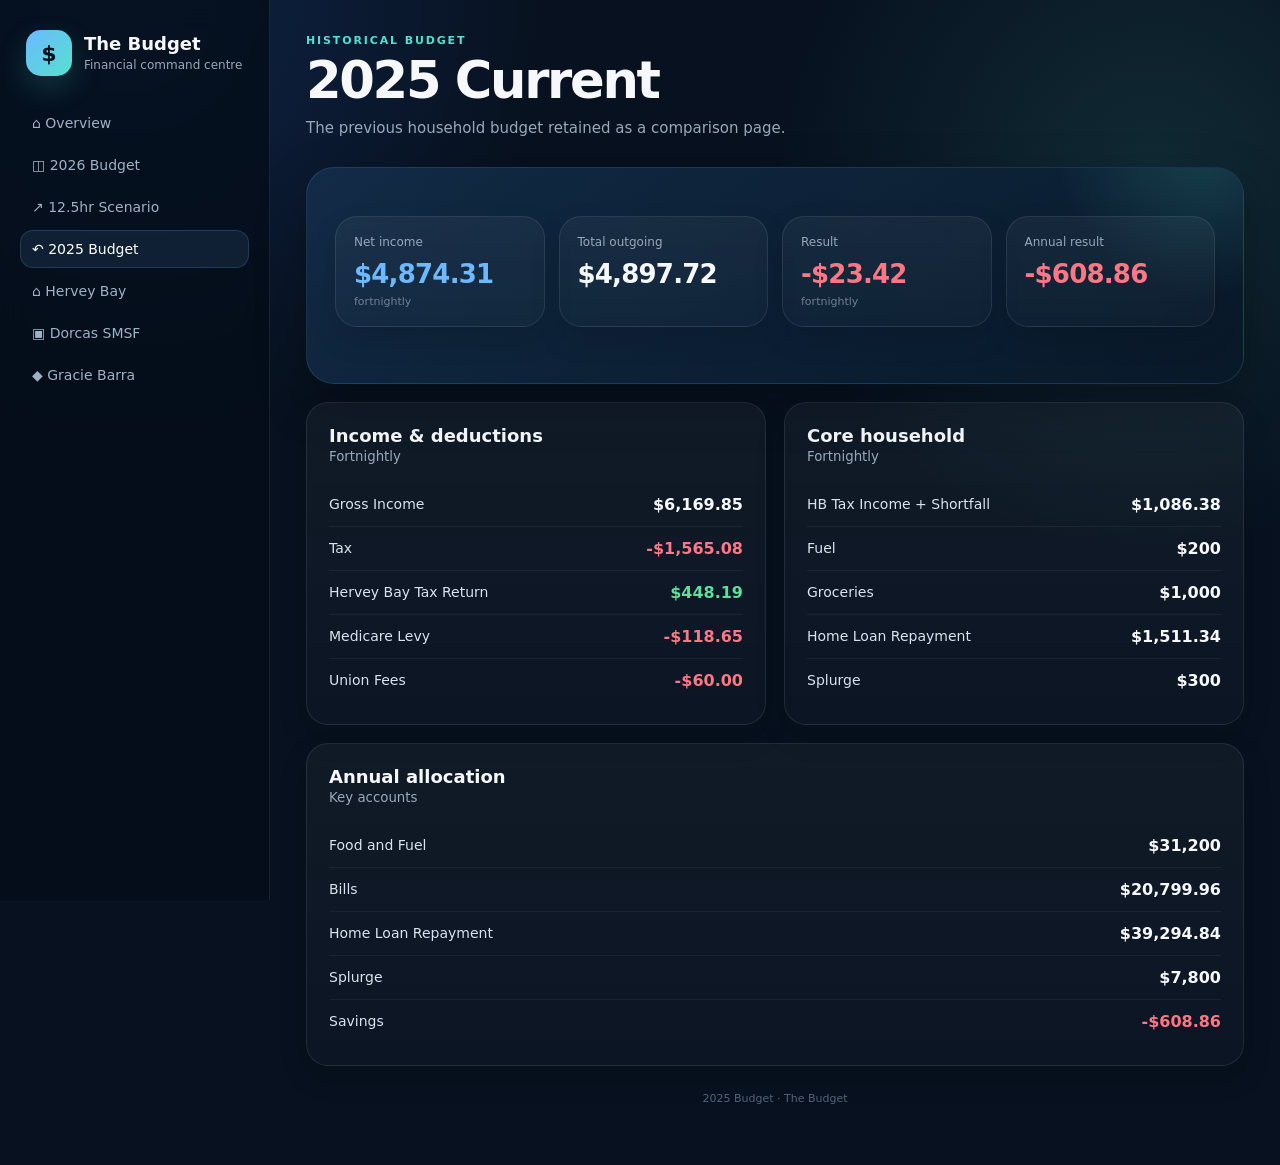
==== budget-2025.html @ 28801d7e "Add 2025 budget page" ====
<!doctype html><html><head><meta charset="utf-8"><meta name="viewport" content="width=device-width,initial-scale=1"><title>2025 Budget · The Budget</title><link rel="stylesheet" href="styles.css"></head><body><div class="shell"><aside class="sidebar"><div class="brand"><div class="brandmark">$</div><div><strong>The Budget</strong><span>Financial command centre</span></div></div><div class="nav"><a href="index.html">⌂ Overview</a><a href="budget-2026.html">◫ 2026 Budget</a><a href="budget-2026-12-5hr.html">↗ 12.5hr Scenario</a><a class="active" href="budget-2025.html">↶ 2025 Budget</a><a href="hervey-bay.html">⌂ Hervey Bay</a><a href="dorcas.html">▣ Dorcas SMSF</a><a href="gracie-barra.html">◆ Gracie Barra</a></div></aside><main class="main"><nav class="mobile-nav"><a href="index.html">Overview</a><a href="budget-2026.html">2026</a><a href="budget-2026-12-5hr.html">12.5hr</a><a class="active" href="budget-2025.html">2025</a><a href="hervey-bay.html">Hervey Bay</a><a href="dorcas.html">Dorcas</a></nav><div class="topbar"><div><div class="eyebrow">Historical budget</div><h1>2025 Current</h1><div class="subtitle">The previous household budget retained as a comparison page.</div></div></div><section class="hero"><div class="kpis"><div class="kpi"><div class="label">Net income</div><div class="value accent">$4,874.31</div><div class="hint">fortnightly</div></div><div class="kpi"><div class="label">Total outgoing</div><div class="value">$4,897.72</div></div><div class="kpi"><div class="label">Result</div><div class="value negative">-$23.42</div><div class="hint">fortnightly</div></div><div class="kpi"><div class="label">Annual result</div><div class="value negative">-$608.86</div></div></div></section><div class="grid equal" style="margin-top:18px"><section class="card"><div class="card-head"><div><h2>Income & deductions</h2><small>Fortnightly</small></div></div><div class="rows"><div class="row"><div class="name">Gross Income</div><div class="amount">$6,169.85</div></div><div class="row"><div class="name">Tax</div><div class="amount negative">-$1,565.08</div></div><div class="row"><div class="name">Hervey Bay Tax Return</div><div class="amount positive">$448.19</div></div><div class="row"><div class="name">Medicare Levy</div><div class="amount negative">-$118.65</div></div><div class="row"><div class="name">Union Fees</div><div class="amount negative">-$60.00</div></div></div></section><section class="card"><div class="card-head"><div><h2>Core household</h2><small>Fortnightly</small></div></div><div class="rows"><div class="row"><div class="name">HB Tax Income + Shortfall</div><div class="amount">$1,086.38</div></div><div class="row"><div class="name">Fuel</div><div class="amount">$200</div></div><div class="row"><div class="name">Groceries</div><div class="amount">$1,000</div></div><div class="row"><div class="name">Home Loan Repayment</div><div class="amount">$1,511.34</div></div><div class="row"><div class="name">Splurge</div><div class="amount">$300</div></div></div></section></div><section class="card" style="margin-top:18px"><div class="card-head"><div><h2>Annual allocation</h2><small>Key accounts</small></div></div><div class="rows"><div class="row"><div class="name">Food and Fuel</div><div class="amount">$31,200</div></div><div class="row"><div class="name">Bills</div><div class="amount">$20,799.96</div></div><div class="row"><div class="name">Home Loan Repayment</div><div class="amount">$39,294.84</div></div><div class="row"><div class="name">Splurge</div><div class="amount">$7,800</div></div><div class="row"><div class="name">Savings</div><div class="amount negative">-$608.86</div></div></div></section><div class="footer">2025 Budget · The Budget</div></main></div></body></html>
---- styles.css ----
:root{
  --bg:#07111f; --panel:#0d1b2b; --panel2:#102338; --line:rgba(255,255,255,.09);
  --text:#f6f8fb; --muted:#98a8ba; --blue:#6cb9ff; --cyan:#54e1cf;
  --green:#5ce19a; --red:#ff7785; --amber:#ffc764; --purple:#b99cff;
  --shadow:0 18px 50px rgba(0,0,0,.28); --radius:22px;
}
*{box-sizing:border-box}
body{margin:0;font-family:Inter,ui-sans-serif,system-ui,-apple-system,BlinkMacSystemFont,"Segoe UI",sans-serif;background:
radial-gradient(circle at 10% 0%,rgba(55,124,255,.18),transparent 26%),
radial-gradient(circle at 90% 15%,rgba(84,225,207,.12),transparent 25%),var(--bg);color:var(--text);min-height:100vh}
a{color:inherit;text-decoration:none}
.shell{display:grid;grid-template-columns:270px 1fr;min-height:100vh}
.sidebar{position:sticky;top:0;height:100vh;padding:26px 20px;border-right:1px solid var(--line);background:rgba(5,14,25,.78);backdrop-filter:blur(16px)}
.brand{display:flex;align-items:center;gap:12px;margin:4px 6px 28px}
.brandmark{width:46px;height:46px;border-radius:15px;background:linear-gradient(135deg,var(--blue),var(--cyan));display:grid;place-items:center;color:#03111d;font-size:22px;font-weight:900;box-shadow:0 12px 30px rgba(84,225,207,.18)}
.brand strong{display:block;font-size:18px}.brand span{color:var(--muted);font-size:12px}
.nav-group{margin-top:24px}.nav-label{font-size:11px;text-transform:uppercase;letter-spacing:.15em;color:#66798f;margin:0 12px 9px}
.nav a{display:flex;gap:11px;align-items:center;color:#9fb1c6;padding:11px 12px;border-radius:13px;margin:4px 0;font-size:14px}
.nav a:hover,.nav a.active{background:rgba(108,185,255,.10);color:#fff}.nav a.active{box-shadow:inset 0 0 0 1px rgba(108,185,255,.18)}
.main{padding:34px 36px 60px;max-width:1480px;width:100%}
.topbar{display:flex;justify-content:space-between;align-items:center;gap:20px;margin-bottom:26px}
.eyebrow{color:var(--cyan);text-transform:uppercase;letter-spacing:.17em;font-weight:800;font-size:11px}
h1{font-size:clamp(30px,4vw,52px);line-height:1.02;margin:7px 0 10px;letter-spacing:-.045em}
.subtitle{color:var(--muted);font-size:15px;max-width:720px;line-height:1.65}
.period-switch{display:flex;gap:5px;padding:5px;border:1px solid var(--line);border-radius:15px;background:rgba(255,255,255,.035);flex-wrap:wrap}
.period-switch button,.scenario-switch button{border:0;background:transparent;color:#91a4b8;padding:9px 12px;border-radius:10px;cursor:pointer;font-weight:700}
.period-switch button.active,.scenario-switch button.active{background:linear-gradient(135deg,rgba(108,185,255,.22),rgba(84,225,207,.14));color:#fff}
.hero{border:1px solid rgba(108,185,255,.16);background:linear-gradient(145deg,rgba(20,47,76,.85),rgba(8,24,41,.92));border-radius:28px;padding:28px;box-shadow:var(--shadow);position:relative;overflow:hidden}
.hero:after{content:"";position:absolute;width:320px;height:320px;border-radius:50%;right:-120px;top:-180px;background:radial-gradient(circle,rgba(84,225,207,.16),transparent 65%)}
.kpis{display:grid;grid-template-columns:repeat(4,minmax(0,1fr));gap:14px;margin:20px 0 28px}
.kpi,.card{border:1px solid var(--line);background:linear-gradient(180deg,rgba(255,255,255,.045),rgba(255,255,255,.02));border-radius:var(--radius);box-shadow:0 12px 30px rgba(0,0,0,.12)}
.kpi{padding:18px}.kpi .label{font-size:12px;color:var(--muted);margin-bottom:10px}.kpi .value{font-size:26px;font-weight:850;letter-spacing:-.03em}.kpi .hint{font-size:11px;color:#6f8195;margin-top:6px}
.positive{color:var(--green)!important}.negative{color:var(--red)!important}.accent{color:var(--blue)!important}.amber{color:var(--amber)!important}
.grid{display:grid;grid-template-columns:1.15fr .85fr;gap:18px}.grid.equal{grid-template-columns:repeat(2,minmax(0,1fr))}.card{padding:22px}
.card-head{display:flex;align-items:flex-start;justify-content:space-between;gap:14px;margin-bottom:18px}.card h2{font-size:18px;margin:0}.card small{color:var(--muted)}
.rows{display:flex;flex-direction:column}.row{display:grid;grid-template-columns:1fr auto;align-items:center;gap:20px;padding:12px 0;border-top:1px solid rgba(255,255,255,.055)}.row:first-child{border-top:0}
.row .name{font-size:14px;color:#d9e3ee}.row .meta{color:#71849a;font-size:11px;margin-top:4px}.row .amount{font-weight:780;font-variant-numeric:tabular-nums}
.account-list{display:flex;flex-direction:column;gap:14px}.account-top{display:flex;justify-content:space-between;font-size:13px;margin-bottom:7px}.bar{height:8px;background:rgba(255,255,255,.055);border-radius:999px;overflow:hidden}.bar i{display:block;height:100%;background:linear-gradient(90deg,var(--blue),var(--cyan));border-radius:999px}
.table-wrap{overflow:auto;border-radius:15px;border:1px solid var(--line)}table{width:100%;border-collapse:collapse;min-width:650px}th,td{padding:13px 15px;text-align:right;border-bottom:1px solid rgba(255,255,255,.05);font-size:13px;font-variant-numeric:tabular-nums}th:first-child,td:first-child{text-align:left}th{font-size:11px;color:#8294a7;text-transform:uppercase;letter-spacing:.08em;background:rgba(255,255,255,.025)}td:first-child{color:#dce5ef}
.badge{font-size:11px;border:1px solid var(--line);padding:5px 8px;border-radius:999px;color:#aab8c8}
.insight{padding:15px 16px;border-radius:15px;background:rgba(84,225,207,.07);border:1px solid rgba(84,225,207,.13);font-size:13px;line-height:1.55;color:#b8dcd8}
.scenario-switch{display:flex;gap:5px;padding:5px;border:1px solid var(--line);border-radius:15px;background:rgba(255,255,255,.035)}
.mobile-nav{display:none}
.footer{color:#52657a;font-size:11px;text-align:center;margin-top:26px}
@media(max-width:1050px){.shell{grid-template-columns:1fr}.sidebar{display:none}.main{padding:20px}.mobile-nav{display:flex;overflow:auto;gap:8px;margin:-2px 0 20px;padding-bottom:4px}.mobile-nav a{white-space:nowrap;padding:9px 12px;border:1px solid var(--line);border-radius:12px;color:#9fb1c6;font-size:12px}.mobile-nav a.active{background:rgba(108,185,255,.12);color:#fff}.kpis{grid-template-columns:repeat(2,1fr)}.grid,.grid.equal{grid-template-columns:1fr}}
@media(max-width:620px){.main{padding:16px}.topbar{align-items:flex-start;flex-direction:column}.hero{padding:20px}.kpis{grid-template-columns:1fr 1fr}.kpi{padding:15px}.kpi .value{font-size:21px}.card{padding:17px}.period-switch button{padding:8px 9px;font-size:11px}}
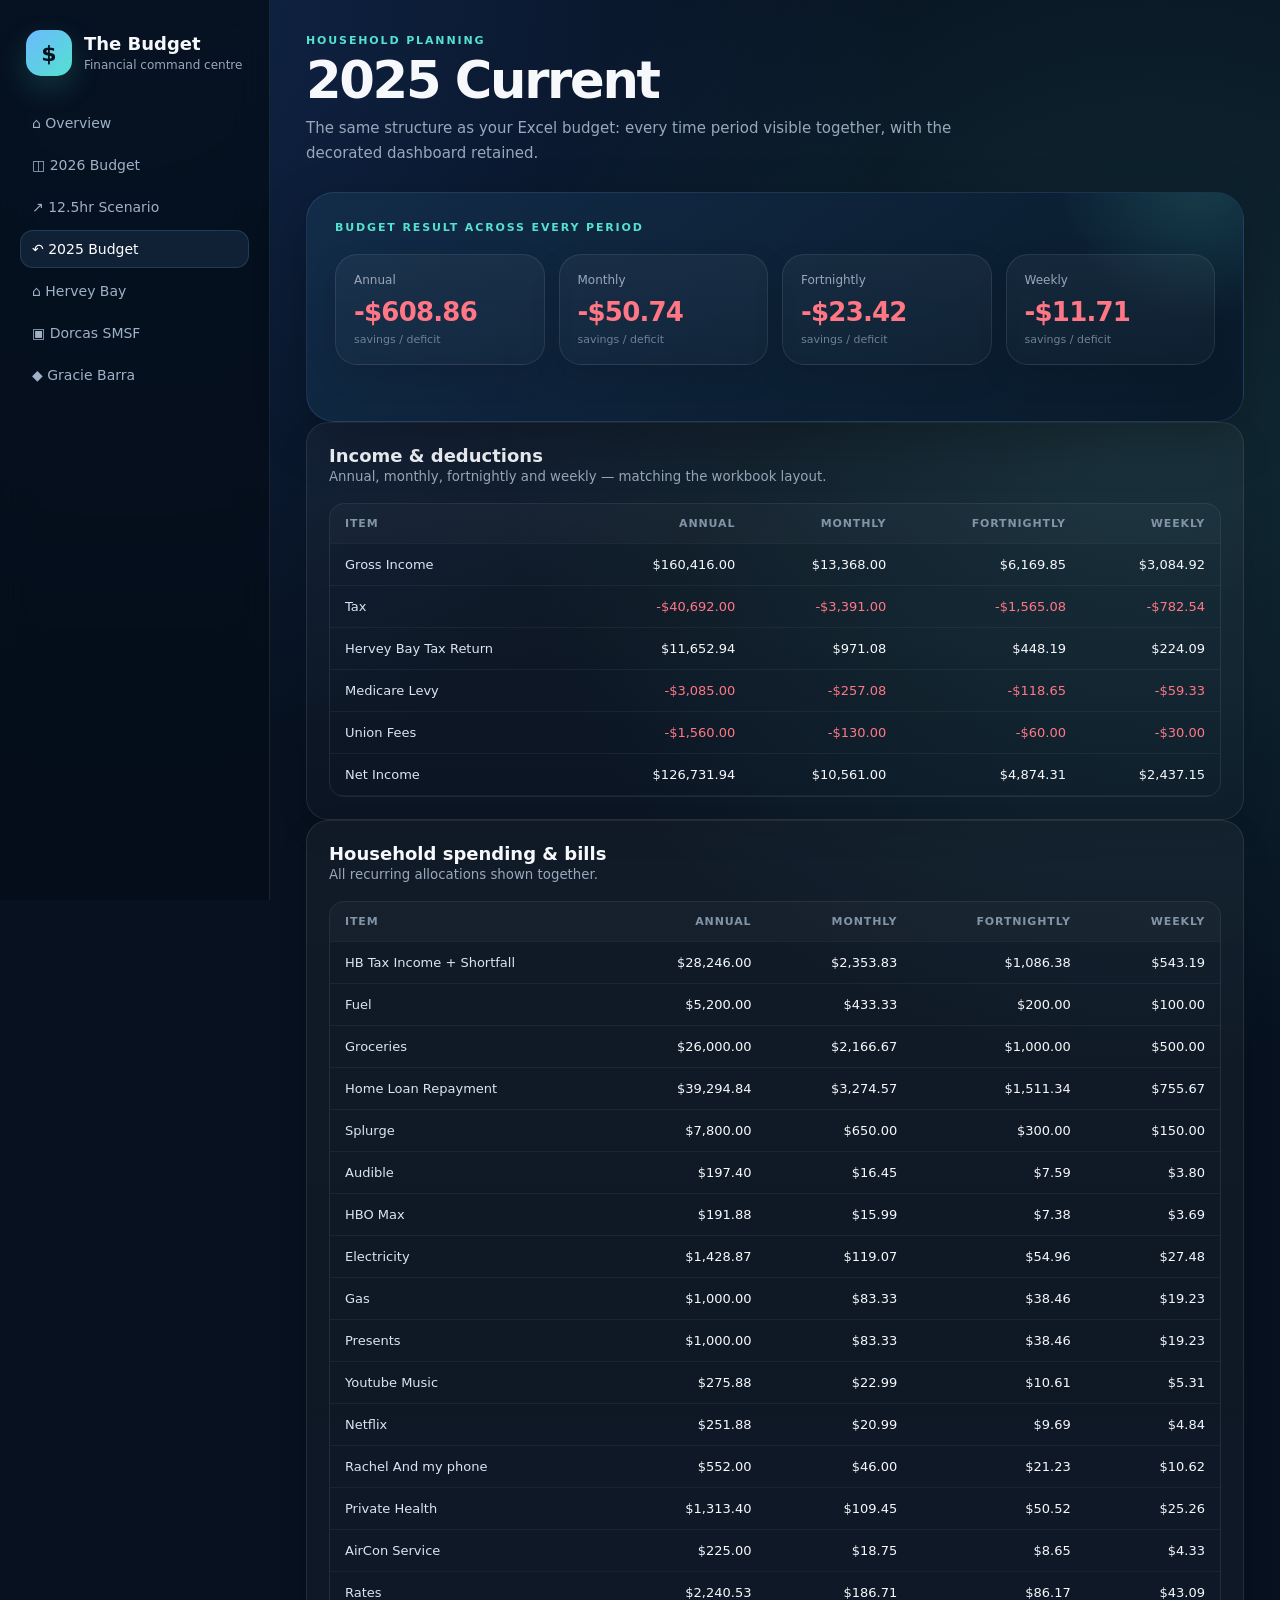
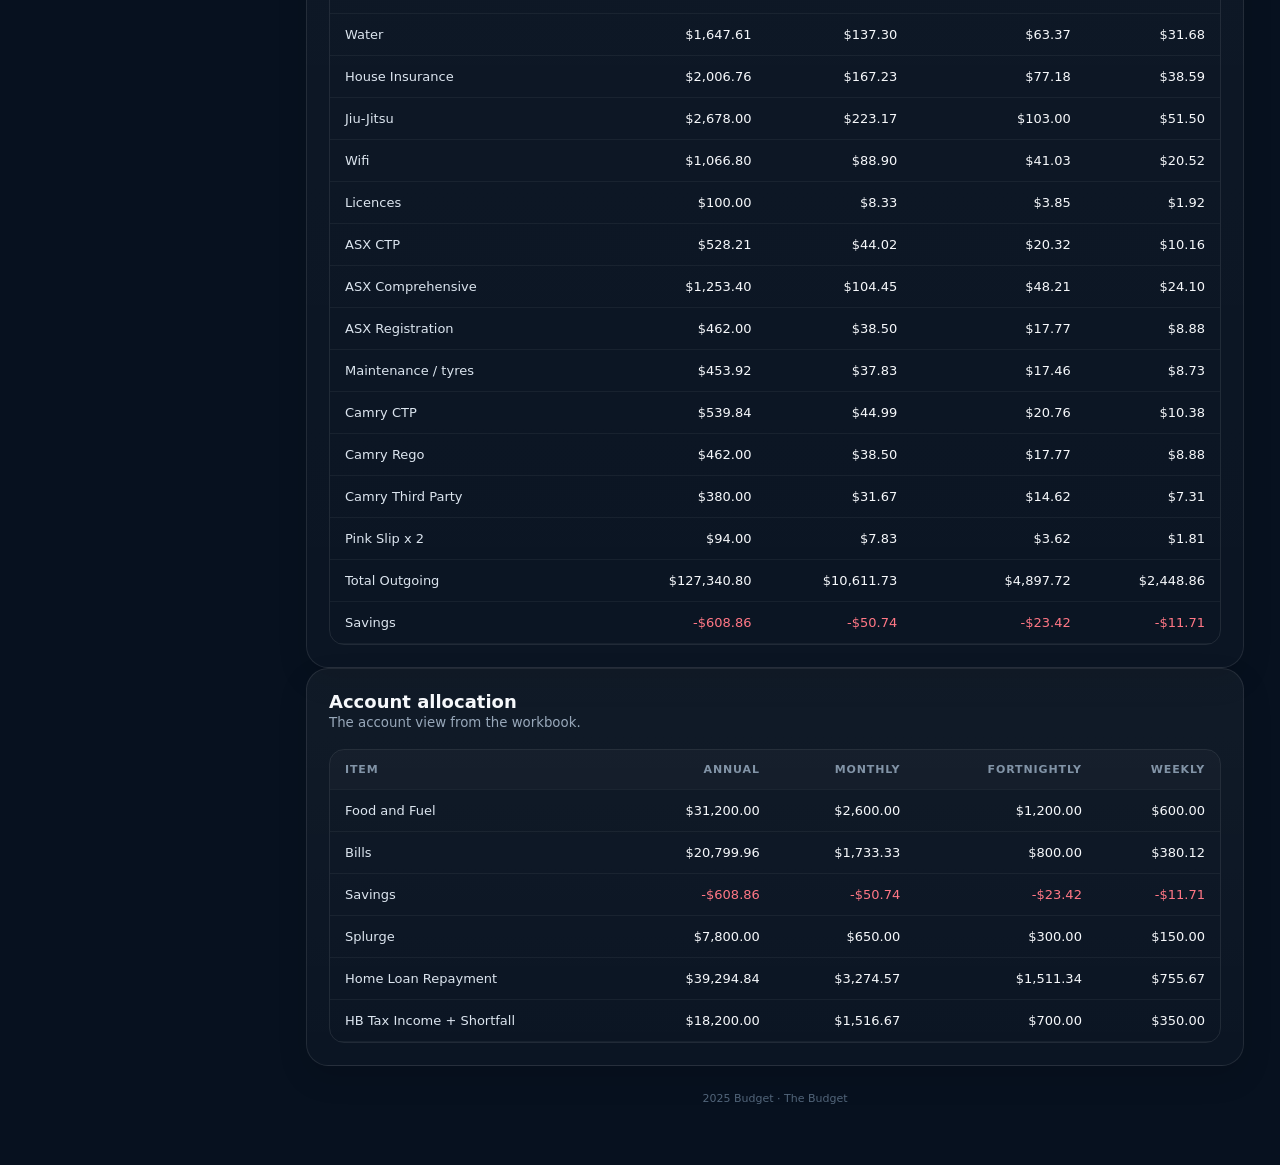
==== commit 97623b78: "Show all 2025 budget periods side by side" ====
--- a/budget-2025.html
+++ b/budget-2025.html
@@ -1 +1 @@
-<!doctype html><html><head><meta charset="utf-8"><meta name="viewport" content="width=device-width,initial-scale=1"><title>2025 Budget · The Budget</title><link rel="stylesheet" href="styles.css"></head><body><div class="shell"><aside class="sidebar"><div class="brand"><div class="brandmark">$</div><div><strong>The Budget</strong><span>Financial command centre</span></div></div><div class="nav"><a href="index.html">⌂ Overview</a><a href="budget-2026.html">◫ 2026 Budget</a><a href="budget-2026-12-5hr.html">↗ 12.5hr Scenario</a><a class="active" href="budget-2025.html">↶ 2025 Budget</a><a href="hervey-bay.html">⌂ Hervey Bay</a><a href="dorcas.html">▣ Dorcas SMSF</a><a href="gracie-barra.html">◆ Gracie Barra</a></div></aside><main class="main"><nav class="mobile-nav"><a href="index.html">Overview</a><a href="budget-2026.html">2026</a><a href="budget-2026-12-5hr.html">12.5hr</a><a class="active" href="budget-2025.html">2025</a><a href="hervey-bay.html">Hervey Bay</a><a href="dorcas.html">Dorcas</a></nav><div class="topbar"><div><div class="eyebrow">Historical budget</div><h1>2025 Current</h1><div class="subtitle">The previous household budget retained as a comparison page.</div></div></div><section class="hero"><div class="kpis"><div class="kpi"><div class="label">Net income</div><div class="value accent">$4,874.31</div><div class="hint">fortnightly</div></div><div class="kpi"><div class="label">Total outgoing</div><div class="value">$4,897.72</div></div><div class="kpi"><div class="label">Result</div><div class="value negative">-$23.42</div><div class="hint">fortnightly</div></div><div class="kpi"><div class="label">Annual result</div><div class="value negative">-$608.86</div></div></div></section><div class="grid equal" style="margin-top:18px"><section class="card"><div class="card-head"><div><h2>Income & deductions</h2><small>Fortnightly</small></div></div><div class="rows"><div class="row"><div class="name">Gross Income</div><div class="amount">$6,169.85</div></div><div class="row"><div class="name">Tax</div><div class="amount negative">-$1,565.08</div></div><div class="row"><div class="name">Hervey Bay Tax Return</div><div class="amount positive">$448.19</div></div><div class="row"><div class="name">Medicare Levy</div><div class="amount negative">-$118.65</div></div><div class="row"><div class="name">Union Fees</div><div class="amount negative">-$60.00</div></div></div></section><section class="card"><div class="card-head"><div><h2>Core household</h2><small>Fortnightly</small></div></div><div class="rows"><div class="row"><div class="name">HB Tax Income + Shortfall</div><div class="amount">$1,086.38</div></div><div class="row"><div class="name">Fuel</div><div class="amount">$200</div></div><div class="row"><div class="name">Groceries</div><div class="amount">$1,000</div></div><div class="row"><div class="name">Home Loan Repayment</div><div class="amount">$1,511.34</div></div><div class="row"><div class="name">Splurge</div><div class="amount">$300</div></div></div></section></div><section class="card" style="margin-top:18px"><div class="card-head"><div><h2>Annual allocation</h2><small>Key accounts</small></div></div><div class="rows"><div class="row"><div class="name">Food and Fuel</div><div class="amount">$31,200</div></div><div class="row"><div class="name">Bills</div><div class="amount">$20,799.96</div></div><div class="row"><div class="name">Home Loan Repayment</div><div class="amount">$39,294.84</div></div><div class="row"><div class="name">Splurge</div><div class="amount">$7,800</div></div><div class="row"><div class="name">Savings</div><div class="amount negative">-$608.86</div></div></div></section><div class="footer">2025 Budget · The Budget</div></main></div></body></html>+<!doctype html><html><head><meta charset="utf-8"><meta name="viewport" content="width=device-width,initial-scale=1"><title>2025 Budget · The Budget</title><link rel="stylesheet" href="styles.css"></head><body><div class="shell"><aside class="sidebar"><div class="brand"><div class="brandmark">$</div><div><strong>The Budget</strong><span>Financial command centre</span></div></div><div class="nav"><a href="index.html">⌂ Overview</a><a href="budget-2026.html">◫ 2026 Budget</a><a href="budget-2026-12-5hr.html">↗ 12.5hr Scenario</a><a class="active" href="budget-2025.html">↶ 2025 Budget</a><a href="hervey-bay.html">⌂ Hervey Bay</a><a href="dorcas.html">▣ Dorcas SMSF</a><a href="gracie-barra.html">◆ Gracie Barra</a></div></aside><main class="main"><nav class="mobile-nav"><a href="index.html">Overview</a><a href="budget-2026.html">2026 Budget</a><a href="budget-2026-12-5hr.html">12.5hr Scenario</a><a class="active" href="budget-2025.html">2025 Budget</a><a href="hervey-bay.html">Hervey Bay</a><a href="dorcas.html">Dorcas SMSF</a><a href="gracie-barra.html">Gracie Barra</a></nav><div class="topbar"><div><div class="eyebrow">Household planning</div><h1>2025 Current</h1><div class="subtitle">The same structure as your Excel budget: every time period visible together, with the decorated dashboard retained.</div></div></div><section class="hero"><div class="eyebrow">Budget result across every period</div><div class="kpis"><div class="kpi"><div class="label">Annual</div><div class="value negative">-$608.86</div><div class="hint">savings / deficit</div></div><div class="kpi"><div class="label">Monthly</div><div class="value negative">-$50.74</div><div class="hint">savings / deficit</div></div><div class="kpi"><div class="label">Fortnightly</div><div class="value negative">-$23.42</div><div class="hint">savings / deficit</div></div><div class="kpi"><div class="label">Weekly</div><div class="value negative">-$11.71</div><div class="hint">savings / deficit</div></div></div></section><div class="stack"><section class="card budget-card"><div class="card-head"><div><h2>Income & deductions</h2><small>Annual, monthly, fortnightly and weekly — matching the workbook layout.</small></div></div><div class="table-wrap"><table class="budget-table"><thead><tr><th>Item</th><th>Annual</th><th>Monthly</th><th>Fortnightly</th><th>Weekly</th></tr></thead><tbody><tr><td>Gross Income</td><td>$160,416.00</td><td>$13,368.00</td><td>$6,169.85</td><td>$3,084.92</td></tr><tr><td>Tax</td><td class="negative">-$40,692.00</td><td class="negative">-$3,391.00</td><td class="negative">-$1,565.08</td><td class="negative">-$782.54</td></tr><tr><td>Hervey Bay Tax Return</td><td>$11,652.94</td><td>$971.08</td><td>$448.19</td><td>$224.09</td></tr><tr><td>Medicare Levy</td><td class="negative">-$3,085.00</td><td class="negative">-$257.08</td><td class="negative">-$118.65</td><td class="negative">-$59.33</td></tr><tr><td>Union Fees</td><td class="negative">-$1,560.00</td><td class="negative">-$130.00</td><td class="negative">-$60.00</td><td class="negative">-$30.00</td></tr><tr class="total-row"><td>Net Income</td><td>$126,731.94</td><td>$10,561.00</td><td>$4,874.31</td><td>$2,437.15</td></tr></tbody></table></div></section><section class="card budget-card"><div class="card-head"><div><h2>Household spending & bills</h2><small>All recurring allocations shown together.</small></div></div><div class="table-wrap"><table class="budget-table"><thead><tr><th>Item</th><th>Annual</th><th>Monthly</th><th>Fortnightly</th><th>Weekly</th></tr></thead><tbody><tr><td>HB Tax Income + Shortfall</td><td>$28,246.00</td><td>$2,353.83</td><td>$1,086.38</td><td>$543.19</td></tr><tr><td>Fuel</td><td>$5,200.00</td><td>$433.33</td><td>$200.00</td><td>$100.00</td></tr><tr><td>Groceries</td><td>$26,000.00</td><td>$2,166.67</td><td>$1,000.00</td><td>$500.00</td></tr><tr><td>Home Loan Repayment</td><td>$39,294.84</td><td>$3,274.57</td><td>$1,511.34</td><td>$755.67</td></tr><tr><td>Splurge</td><td>$7,800.00</td><td>$650.00</td><td>$300.00</td><td>$150.00</td></tr><tr><td>Audible</td><td>$197.40</td><td>$16.45</td><td>$7.59</td><td>$3.80</td></tr><tr><td>HBO Max</td><td>$191.88</td><td>$15.99</td><td>$7.38</td><td>$3.69</td></tr><tr><td>Electricity</td><td>$1,428.87</td><td>$119.07</td><td>$54.96</td><td>$27.48</td></tr><tr><td>Gas</td><td>$1,000.00</td><td>$83.33</td><td>$38.46</td><td>$19.23</td></tr><tr><td>Presents</td><td>$1,000.00</td><td>$83.33</td><td>$38.46</td><td>$19.23</td></tr><tr><td>Youtube Music</td><td>$275.88</td><td>$22.99</td><td>$10.61</td><td>$5.31</td></tr><tr><td>Netflix</td><td>$251.88</td><td>$20.99</td><td>$9.69</td><td>$4.84</td></tr><tr><td>Rachel And my phone</td><td>$552.00</td><td>$46.00</td><td>$21.23</td><td>$10.62</td></tr><tr><td>Private Health</td><td>$1,313.40</td><td>$109.45</td><td>$50.52</td><td>$25.26</td></tr><tr><td>AirCon Service</td><td>$225.00</td><td>$18.75</td><td>$8.65</td><td>$4.33</td></tr><tr><td>Rates</td><td>$2,240.53</td><td>$186.71</td><td>$86.17</td><td>$43.09</td></tr><tr><td>Water</td><td>$1,647.61</td><td>$137.30</td><td>$63.37</td><td>$31.68</td></tr><tr><td>House Insurance</td><td>$2,006.76</td><td>$167.23</td><td>$77.18</td><td>$38.59</td></tr><tr><td>Jiu-Jitsu</td><td>$2,678.00</td><td>$223.17</td><td>$103.00</td><td>$51.50</td></tr><tr><td>Wifi</td><td>$1,066.80</td><td>$88.90</td><td>$41.03</td><td>$20.52</td></tr><tr><td>Licences</td><td>$100.00</td><td>$8.33</td><td>$3.85</td><td>$1.92</td></tr><tr><td>ASX CTP</td><td>$528.21</td><td>$44.02</td><td>$20.32</td><td>$10.16</td></tr><tr><td>ASX Comprehensive</td><td>$1,253.40</td><td>$104.45</td><td>$48.21</td><td>$24.10</td></tr><tr><td>ASX Registration</td><td>$462.00</td><td>$38.50</td><td>$17.77</td><td>$8.88</td></tr><tr><td>Maintenance / tyres</td><td>$453.92</td><td>$37.83</td><td>$17.46</td><td>$8.73</td></tr><tr><td>Camry CTP</td><td>$539.84</td><td>$44.99</td><td>$20.76</td><td>$10.38</td></tr><tr><td>Camry Rego</td><td>$462.00</td><td>$38.50</td><td>$17.77</td><td>$8.88</td></tr><tr><td>Camry Third Party</td><td>$380.00</td><td>$31.67</td><td>$14.62</td><td>$7.31</td></tr><tr><td>Pink Slip x 2</td><td>$94.00</td><td>$7.83</td><td>$3.62</td><td>$1.81</td></tr><tr class="total-row"><td>Total Outgoing</td><td>$127,340.80</td><td>$10,611.73</td><td>$4,897.72</td><td>$2,448.86</td></tr><tr class="total-row"><td>Savings</td><td class="negative">-$608.86</td><td class="negative">-$50.74</td><td class="negative">-$23.42</td><td class="negative">-$11.71</td></tr></tbody></table></div></section><section class="card budget-card"><div class="card-head"><div><h2>Account allocation</h2><small>The account view from the workbook.</small></div></div><div class="table-wrap"><table class="budget-table"><thead><tr><th>Item</th><th>Annual</th><th>Monthly</th><th>Fortnightly</th><th>Weekly</th></tr></thead><tbody><tr><td>Food and Fuel</td><td>$31,200.00</td><td>$2,600.00</td><td>$1,200.00</td><td>$600.00</td></tr><tr><td>Bills</td><td>$20,799.96</td><td>$1,733.33</td><td>$800.00</td><td>$380.12</td></tr><tr><td>Savings</td><td class="negative">-$608.86</td><td class="negative">-$50.74</td><td class="negative">-$23.42</td><td class="negative">-$11.71</td></tr><tr><td>Splurge</td><td>$7,800.00</td><td>$650.00</td><td>$300.00</td><td>$150.00</td></tr><tr><td>Home Loan Repayment</td><td>$39,294.84</td><td>$3,274.57</td><td>$1,511.34</td><td>$755.67</td></tr><tr><td>HB Tax Income + Shortfall</td><td>$18,200.00</td><td>$1,516.67</td><td>$700.00</td><td>$350.00</td></tr></tbody></table></div></section></div><div class="footer">2025 Budget · The Budget</div></main></div></body></html>
